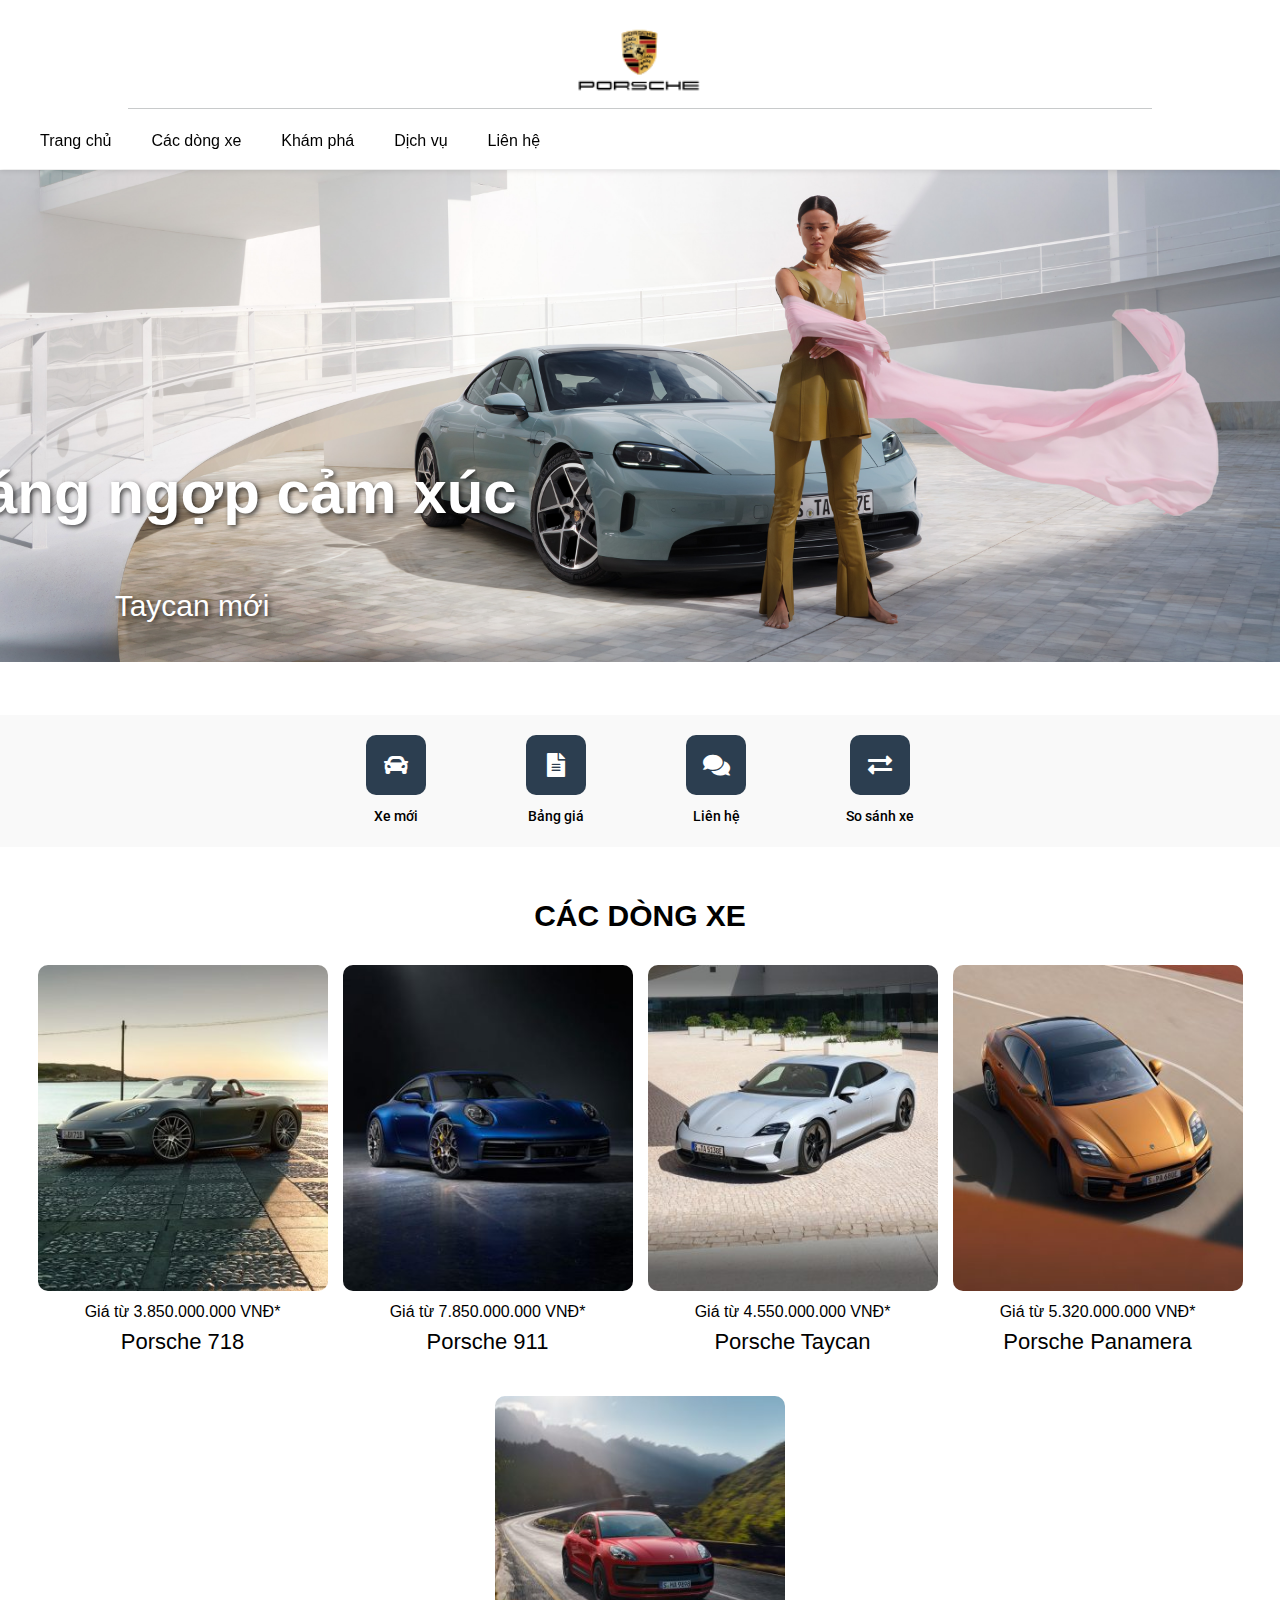
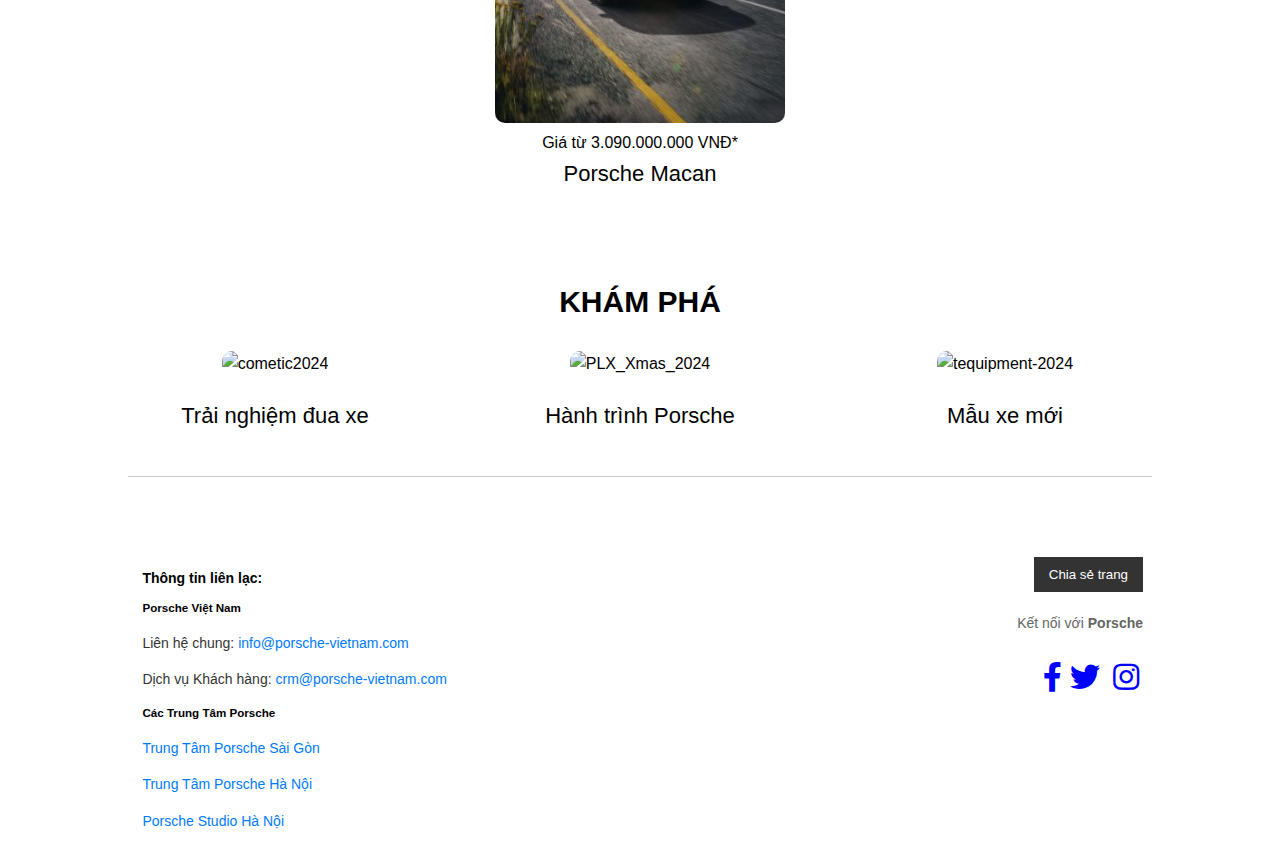
==== index.html @ f096e6f6 "LTW_11_04" ====
<!DOCTYPE html>
<html lang="vi">

<head>
  <meta charset="UTF-8">
  <meta name="viewport" content="width=device-width, initial-scale=1.0">
  <title>Porsche Vietnam-Nhom11</title>
  <link rel="stylesheet" href="main.css">
  <link href="https://cdnjs.cloudflare.com/ajax/libs/font-awesome/5.15.3/css/all.min.css" rel="stylesheet">
  <link href="https://fonts.googleapis.com/css2?family=Roboto:wght@400;700&display=swap" rel="stylesheet">
</head>

<body>
  <!-- Header -->
  <header class="header">
    <div class="logo">
      <a href="index.html">
        <img src="./picture/logo.png" alt="Porsche Logo">
      </a>

    </div>
    <hr>
    <nav class="menu">
      <ul>
        <li><a href="#">Trang chủ</a></li>
        <li><a href="#">Các dòng xe</a></li>
        <li><a href="#">Khám phá</a></li>
        <li><a href="#">Dịch vụ</a></li>
        <li><a href="#">Liên hệ</a></li>
      </ul>
    </nav>
  </header>

  <!-- Banner -->
  <section class="banner">
    <img src="./picture/banner.jpg" alt="Taycan" class="banner-img">
    <div class="banner-text">
      <h1>Choáng ngợp cảm xúc</h1>
      <p>Taycan mới</p>
    </div>
  </section>

  <!-- quick-links -->
  <section class="quick-links">
    <div class="link">
      <div class="icon"><i class="fas fa-car"></i></div>
      <p>Xe mới</p>
    </div>
    <div class="link">
      <div class="icon"><i class="fas fa-file-alt"></i></div>
      <p>Bảng giá</p>
    </div>
    <div class="link">
      <div class="icon"><i class="fas fa-comments"></i></div>
      <p>Liên hệ</p>
    </div>
    <div class="link">
      <div class="icon"><i class="fas fa-exchange-alt"></i></div>
      <p>So sánh xe</p>
    </div>
  </section>


  <!-- Các dòng xe -->
  <section class="models">
    <h2>Các dòng xe</h2>
    <div class="models-grid">
      <!-- 718 -->
      <div class="model">
        <div class="model-image">
          <img src="./picture/718.jpg" alt="718">
          <div class="model-price">
            Giá từ 3.850.000.000 VNĐ*
          </div>
        </div>
        <p>Porsche 718</p>
      </div>
      <!-- 911 -->
      <div class="model">
        <div class="model-image">
          <img src="./picture/911.jpg" alt="911">
          <div class="model-price">
            Giá từ 7.850.000.000 VNĐ*
          </div>
        </div>
        <p>Porsche 911</p>
      </div>
      <!-- Taycan -->
      <div class="model">
        <div class="model-image">
          <img src="./picture/taycan.jpg" alt="Taycan">
          <div class="model-price">
            Giá từ 4.550.000.000 VNĐ*
          </div>
        </div>
        <p>Porsche Taycan</p>
      </div>
      <!-- Panamera -->
      <div class="model">
        <div class="model-image">
          <img src="./picture/panamera.jpg" alt="Panamera">
          <div class="model-price">
            Giá từ 5.320.000.000 VNĐ*
          </div>
        </div>
        <p>Porsche Panamera</p>
      </div>
      <!-- Macan -->
      <div class="model">
        <div class="model-image">
          <img src="./picture/macan.jpg" alt="Macan">
          <div class="model-price">
            Giá từ 3.090.000.000 VNĐ*
          </div>
        </div>
        <p>Porsche Macan</p>
      </div>


    </div>
  </section>

  <!-- Khám phá -->
  <section class="explore">
    <h2>Khám phá</h2>
    <div class="explore-grid">
      <div class="explore-item">
        <img src="/porsche03/porche/picture/cometic2024.jpg" alt="cometic2024">
        <p>Trải nghiệm đua xe</p>
      </div>
      <div class="explore-item">
        <img src="/porsche03/porche/picture/PLX_Xmas_2024.jpg" alt="PLX_Xmas_2024">
        <p>Hành trình Porsche</p>
      </div>
      <div class="explore-item">
        <img src="/porsche03/porche/picture/tequipment-2024.jpg" alt="tequipment-2024">
        <p>Mẫu xe mới</p>
      </div>
    </div>
  </section>
  <hr>
  <!-- Footer -->
  <div class="footer">
    <div class="footer-content">
      <div class="footer-section contact-info">
        <h4>Thông tin liên lạc:</h4>
        <h5><strong>Porsche Việt Nam</strong></h5>
        <p>Liên hệ chung: <a href="mailto:info@porsche-vietnam.com">info@porsche-vietnam.com</a></p>
        <p>Dịch vụ Khách hàng: <a href="mailto:crm@porsche-vietnam.com">crm@porsche-vietnam.com</a></p>
        <h5><strong>Các Trung Tâm Porsche</strong></h5>
        <p><a href="#">Trung Tâm Porsche Sài Gòn</a></p>
        <p><a href="#">Trung Tâm Porsche Hà Nội</a></p>
        <p><a href="#">Porsche Studio Hà Nội</a></p>
      </div>
      <div class="footer-section social-links">
        <div class="share-panel">
          <button class="share-button">Chia sẻ trang</button>
        </div>
        <div class="social-media">
          <p>Kết nối với <strong>Porsche</strong></p>
          <p>
            <a href="https://www.facebook.com/"><i class="fab fa-facebook-f"></i></a>
            <a href="https://x.com/"><i class="fab fa-twitter"></i></a>
            <a href="https://www.instagram.com/"><i class="fab fa-instagram"></i></a>
          </p>
        </div>
      </div>
    </div>
  </div>

</body>

</html>
---- main.css ----
/* General styles */
body {
  font-family: Arial, sans-serif;
  margin: 0;
  padding: 0;
  line-height: 1.6;
  margin-top: 120px;
}


header {
  display: flex;
  flex-direction: column;
  align-items: center;
  background-color: white;
  padding-top: 20px;
  color: rgb(0, 0, 0);
  position: fixed; /* Giữ header cố định khi cuộn */
  top: 0;
  width: 100%;
  z-index: 1000;
  box-shadow: 0 2px 5px rgba(0, 0, 0, 0.1);
}


.menu {
  position: static;
}


hr {
  width: 80%;
  margin: 0 auto;
  border: none;
  border-top: 1px solid rgb(200 202 203);
  margin-bottom: 60px;
}


.logo img {
  height: 80px;
}


.menu {
  position: absolute;
  bottom: 0;
  left: 40px;
  margin-bottom: 15px;
}


.menu ul {
  list-style: none;
  margin: 0;
  padding: 0;
  display: flex;
  gap: 20px;
}


.menu ul li a {
  text-decoration: none;
  color: rgb(0, 0, 0);
}


.menu ul li a:hover {
  color: red;
}


.menu {
  flex: 1;
}


.menu ul {
  list-style: none;
  margin: 0;
  padding: 0;
  display: flex;
}


.menu ul li {
  margin-right: 20px;
}


/* Banner */
.banner {
  position: relative;
  text-align: center;
  color: white;
}


.banner-img {
  width: 100%;
  height: auto;
  margin-top: 50px;
}


.banner-text {
  font-size: 30px;
  position: absolute;
  top: 75%;
  left: 15%;
  transform: translate(-50%, -50%);
  text-shadow: 2px 2px 5px rgba(0, 0, 0, 0.7);
}


.banner-text h1:hover {
  color: red;
}


.banner-text p:hover {
  color: red;
}


.quick-links {
  display: flex;
  justify-content: center;
  gap: 100px;
  padding: 20px 0;
  background-color: #f9f9f9;
  margin-top: 45px;
}


.quick-links .link {
  text-align: center;
  font-family: 'Roboto', sans-serif;
}


.quick-links .icon {
  width: 60px;
  height: 60px;
  background-color: #2c3e50;
  color: white;
  display: flex;
  justify-content: center;
  align-items: center;
  border-radius: 10px;
  font-size: 24px;
  margin: 0 auto 10px auto;

}


.quick-links p {
  margin: 0;
  font-size: 14px;
  font-weight: 500;
}


/* Models Section */
.models {
  padding: 20px;
  text-align: center;
}


.models h2 {
  font-size: 30px;
  text-transform: uppercase;
}


.models-grid {
  display: flex;
  justify-content: center;
  gap: 15px;
  flex-wrap: wrap;
}


.models-grid .model p:hover {
  color: red;
}


.explore-grid .explore-item p:hover {
  color: red;
}


.model {
  text-align: center;
  width: 290px;
}


.model p {
  font-size: 22px;
  margin-top: 0px;
}


.model img {
  width: 100%;
  border-radius: 10px;
}


.model-image:hover .model-price {
  opacity: 1;
}


.model-image:hover .model-price {
  opacity: 1;
}


/* Models Section */
.model img {
  width: 100%;
  border-radius: 10px;
  transition: transform 0.3s ease, filter 0.3s ease;
}


.model img:hover {
  transform: scale(1.05);
  filter: brightness(1.2);
}


.model-image:hover .model-price {
  opacity: 1;
}


/* Explore Section */
.explore-item img {
  width: 100%;
  border-radius: 10px;
  transition: transform 0.3s ease, filter 0.3s ease;
}


.explore-item img:hover {
  transform: scale(1.05);
  filter: brightness(1.2);
}


.model-image:hover .model-price {
  opacity: 1;
}


/* Explore Section */
.explore {
  padding: 20px;
  text-align: center;
}


.explore h2 {
  font-size: 30px;
  text-transform: uppercase;
}


.explore p {
  font-size: 22px;
}


.explore-grid {
  display: flex;
  justify-content: center;
  gap: 15px;
  flex-wrap: wrap;
}


.explore-item {
  width: 350px;
}


.explore-item img {
  width: 100%;
  border-radius: 10px;
}


/* Footer */
.footer {
  background-color: #ffffff;
  color: #333;
  padding: 20px 40px;
  font-size: 14px;
  margin-left: 8%;
}


.footer-content {
  display: flex;
  justify-content: space-between;
  align-items: flex-start;
  gap: 20px;
}


.footer-section {
  flex: 1;
}


.contact-info {
  text-align: left;
}


.contact-info h4,
.contact-info h5 {
  margin: 10px 0;
  color: #000;
}


.contact-info a {
  color: #007bff;
  text-decoration: none;
}


.contact-info a:hover {
  text-decoration: underline;
}


.social-links {
  text-align: right;
}


.share-panel .share-button {
  background-color: #333;
  color: #fff;
  padding: 10px 15px;
  border: none;
  cursor: pointer;
  margin-right: 18%;
  font-size: 20;
}


.share-panel .share-button:hover {
  color: red;
}


.social-media p {
  margin: 20px 0 10px;
  color: #666;
  margin-right: 18%;
}


.social-media a {
  display: inline-block;
  width: 30px;
  height: 30px;
  background-size: cover;
  font-size: 30px;
  margin-right: 1%;
  color: blue;
}


.footer p:hover {
  color: red;
}


.footer h4:hover {
  color: red;
}


.footer h5:hover {
  color: red;
}


.footer a:hover {
  color: red;
}
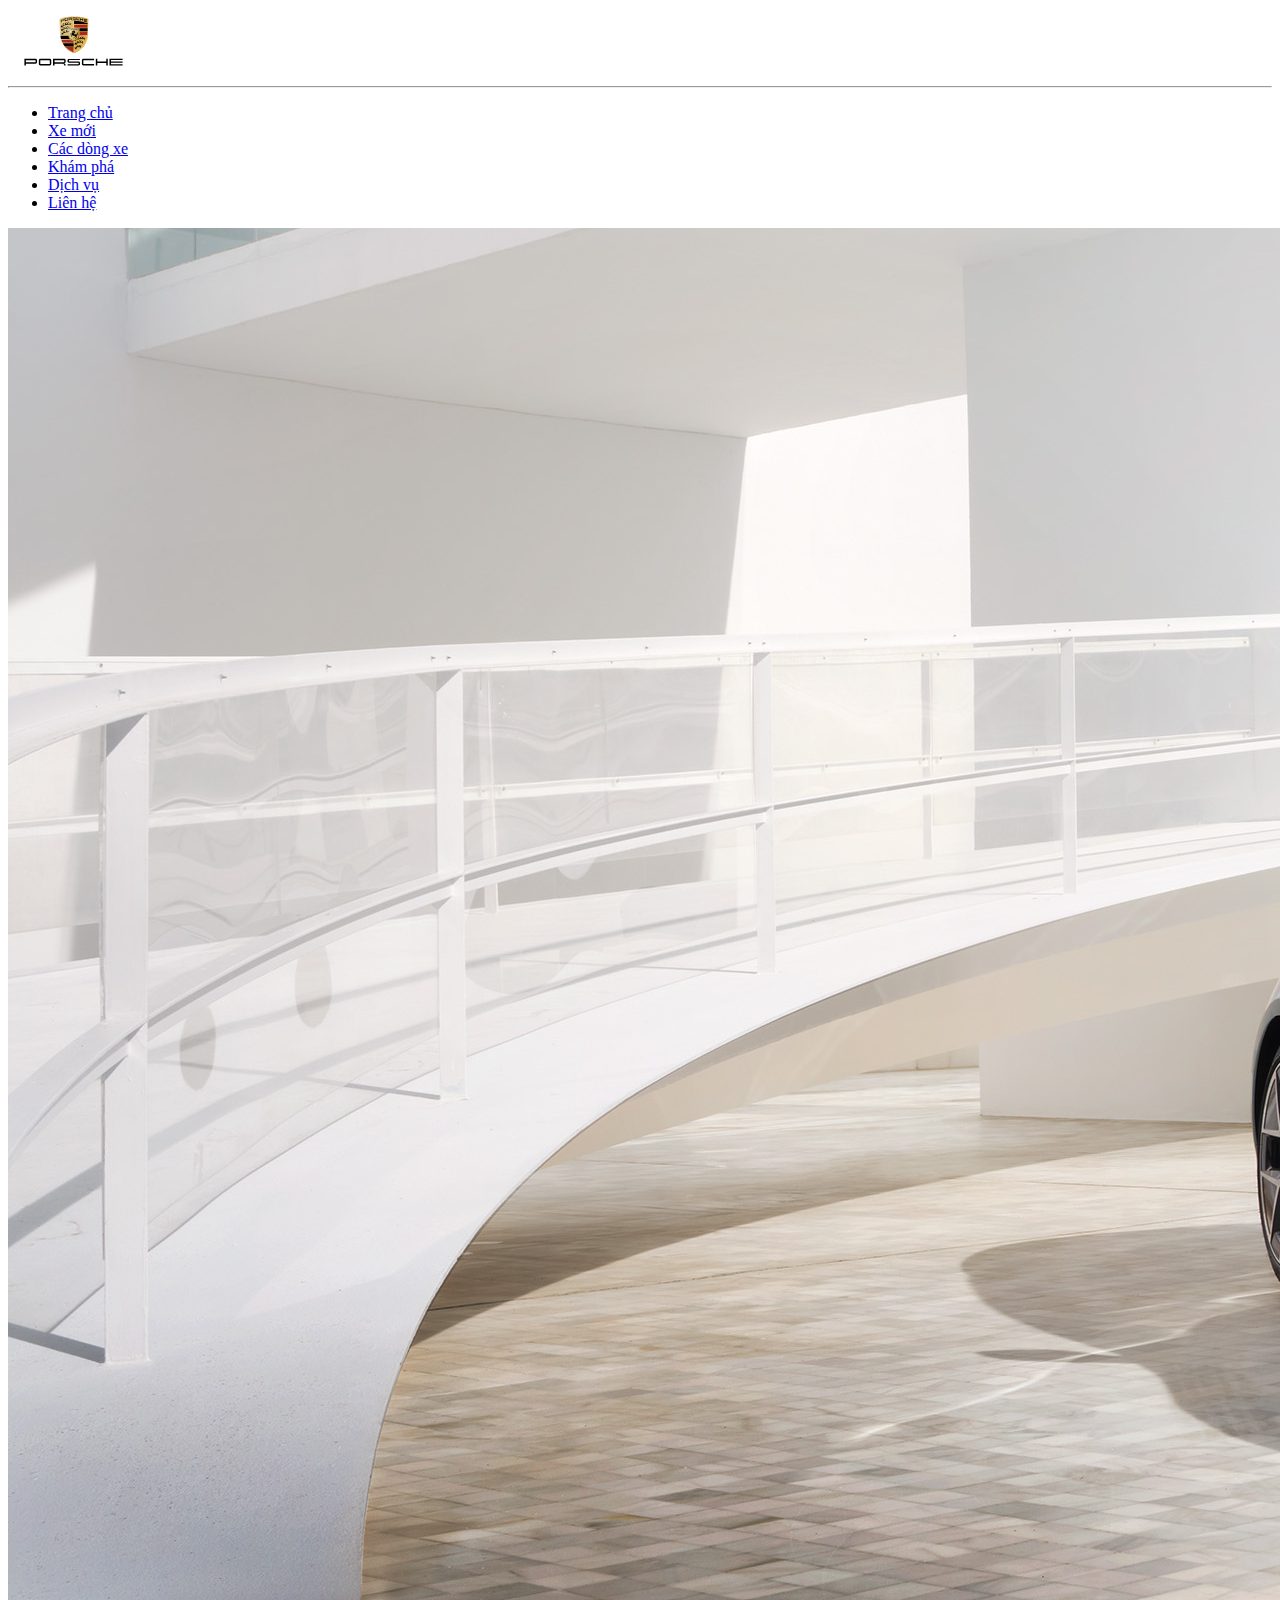
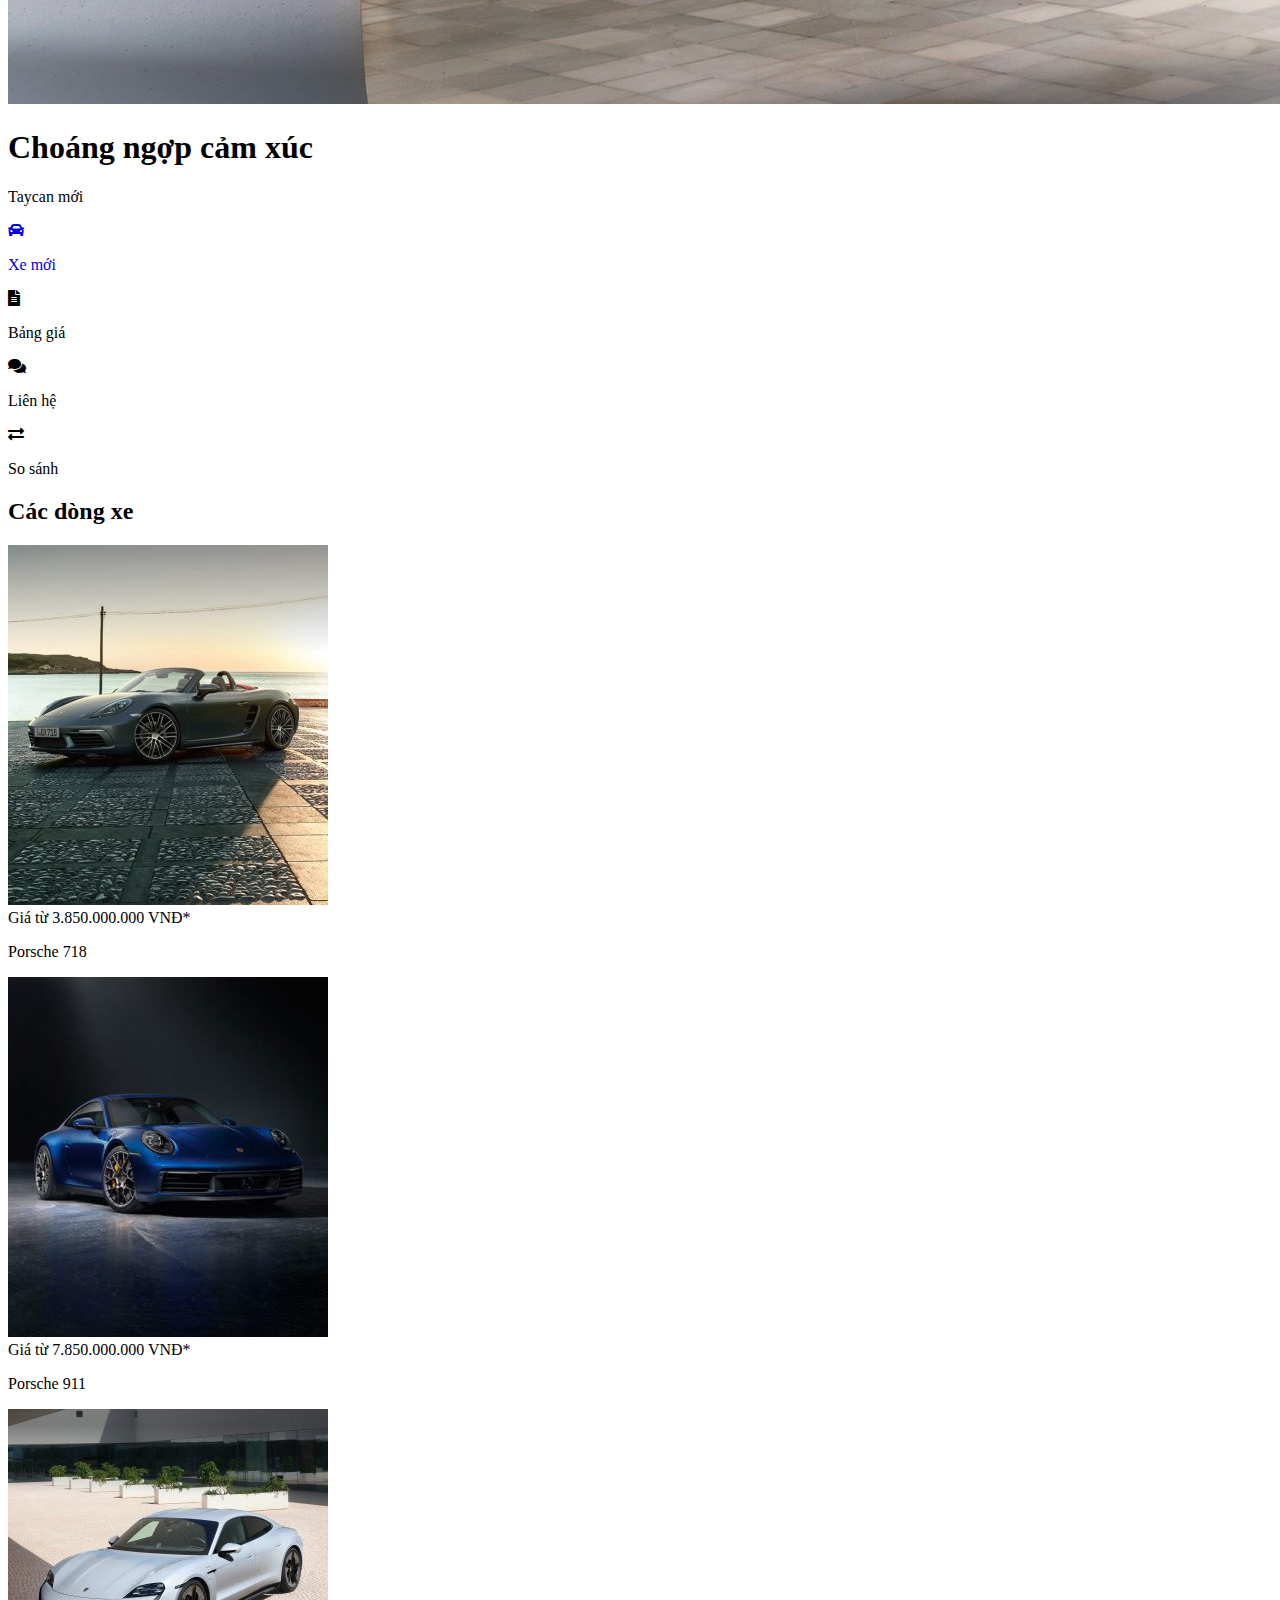
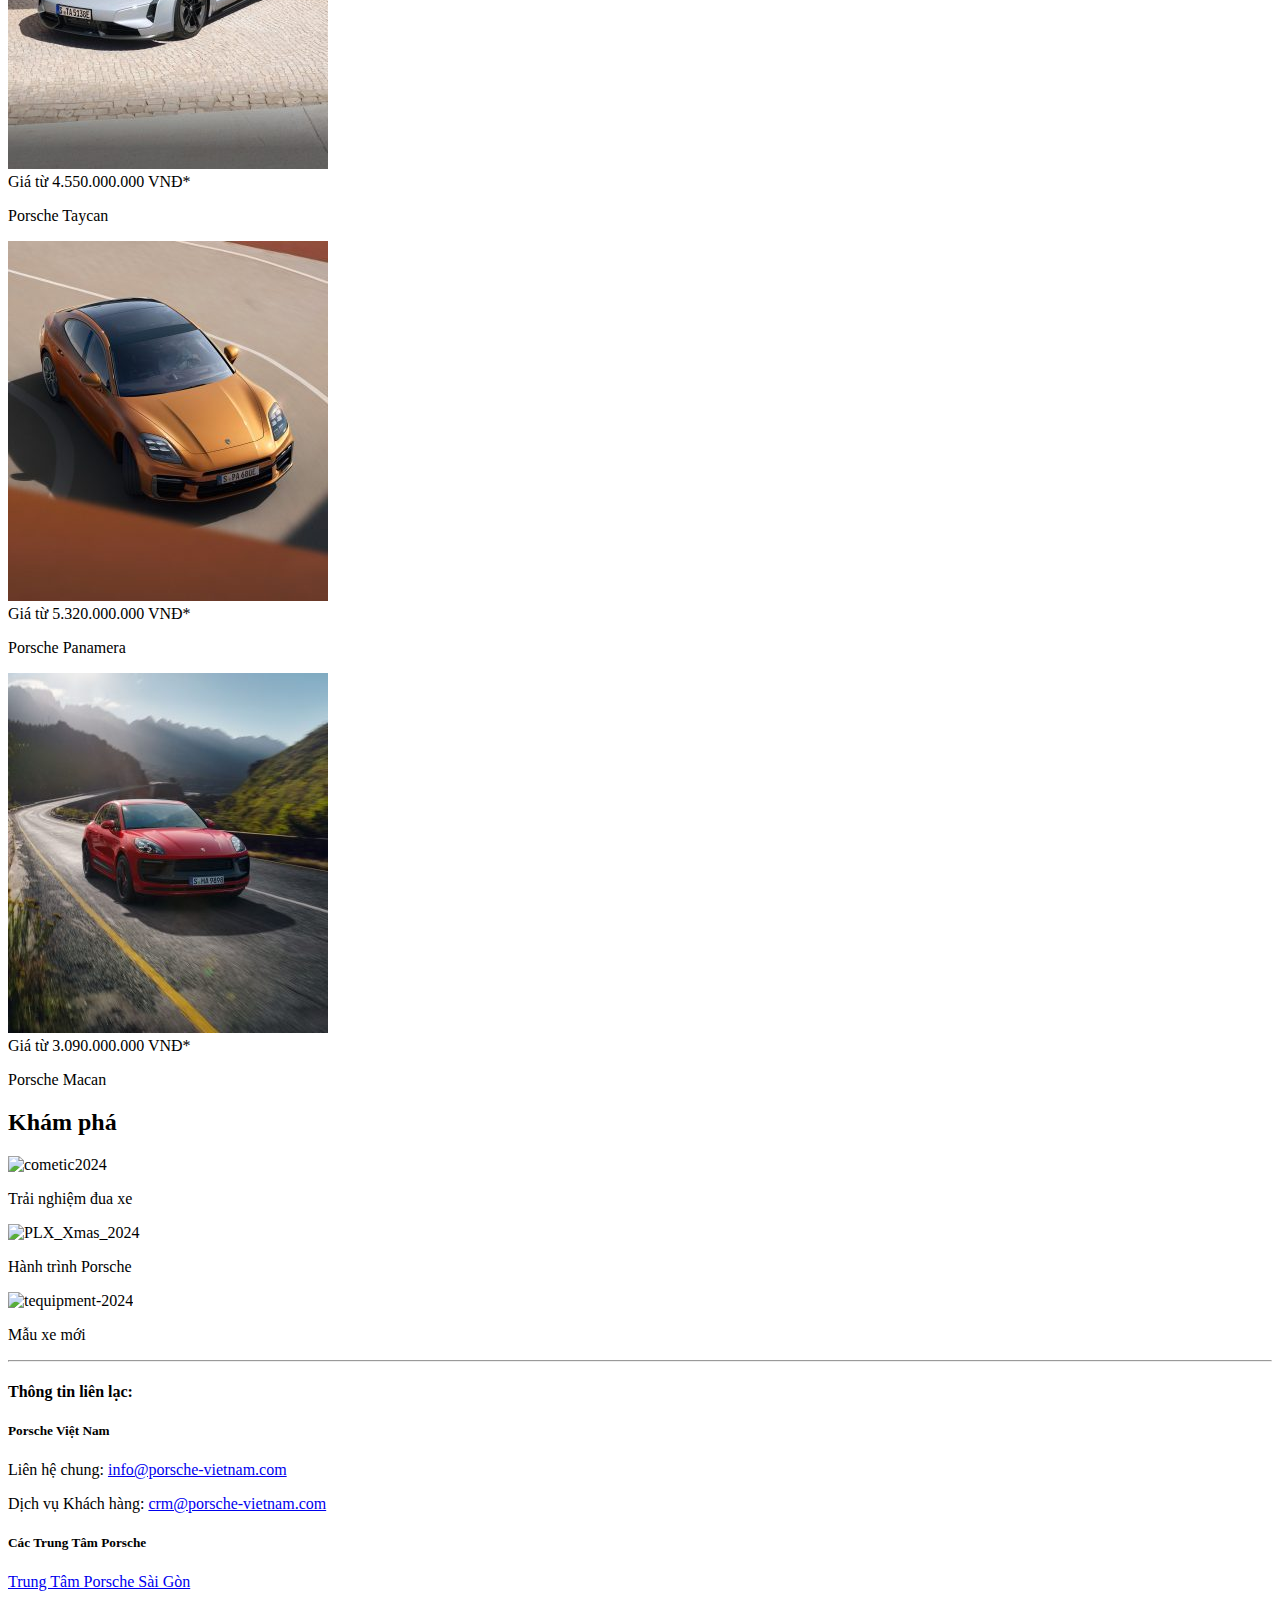
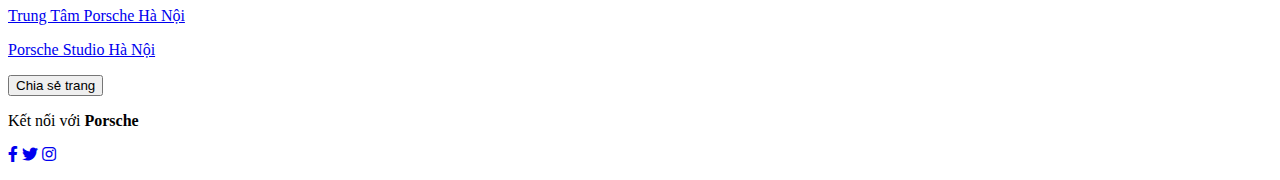
==== commit 255a6dd3: "LTW nhom 11" ====
--- a/index.html
+++ b/index.html
@@ -5,7 +5,7 @@
   <meta charset="UTF-8">
   <meta name="viewport" content="width=device-width, initial-scale=1.0">
   <title>Porsche Vietnam-Nhom11</title>
-  <link rel="stylesheet" href="main.css">
+  <link rel="stylesheet" href="/porsche03/porche/css/main.css">
   <link href="https://cdnjs.cloudflare.com/ajax/libs/font-awesome/5.15.3/css/all.min.css" rel="stylesheet">
   <link href="https://fonts.googleapis.com/css2?family=Roboto:wght@400;700&display=swap" rel="stylesheet">
 </head>
@@ -17,19 +17,20 @@
       <a href="index.html">
         <img src="./picture/logo.png" alt="Porsche Logo">
       </a>
-
     </div>
     <hr>
     <nav class="menu">
       <ul>
-        <li><a href="#">Trang chủ</a></li>
-        <li><a href="#">Các dòng xe</a></li>
+        <li><a href="index.html">Trang chủ</a></li>
+        <li><a href="newcar.html">Xe mới</a></li>
+        <li><a href="cacdongxe.html">Các dòng xe</a></li>
         <li><a href="#">Khám phá</a></li>
-        <li><a href="#">Dịch vụ</a></li>
-        <li><a href="#">Liên hệ</a></li>
+        <li><a href="service.html">Dịch vụ</a></li>
+        <li><a href="lienhe.html">Liên hệ</a></li>
       </ul>
     </nav>
   </header>
+
 
   <!-- Banner -->
   <section class="banner">
@@ -40,11 +41,12 @@
     </div>
   </section>
 
+
   <!-- quick-links -->
   <section class="quick-links">
     <div class="link">
-      <div class="icon"><i class="fas fa-car"></i></div>
-      <p>Xe mới</p>
+      <div class="icon"><a href="newcar.html" style="text-decoration: none;"><i class="fas fa-car"></i></a></div>
+      <p><a href="newcar.html" style="text-decoration: none;">Xe mới</a></p>
     </div>
     <div class="link">
       <div class="icon"><i class="fas fa-file-alt"></i></div>
@@ -56,7 +58,7 @@
     </div>
     <div class="link">
       <div class="icon"><i class="fas fa-exchange-alt"></i></div>
-      <p>So sánh xe</p>
+      <p>So sánh </p>
     </div>
   </section>
 
@@ -115,10 +117,9 @@
         </div>
         <p>Porsche Macan</p>
       </div>
-
-
     </div>
   </section>
+
 
   <!-- Khám phá -->
   <section class="explore">
@@ -139,8 +140,11 @@
     </div>
   </section>
   <hr>
+
+  
   <!-- Footer -->
   <div class="footer">
+    
     <div class="footer-content">
       <div class="footer-section contact-info">
         <h4>Thông tin liên lạc:</h4>
@@ -168,6 +172,8 @@
     </div>
   </div>
 
+  
+
 </body>
 
 </html>